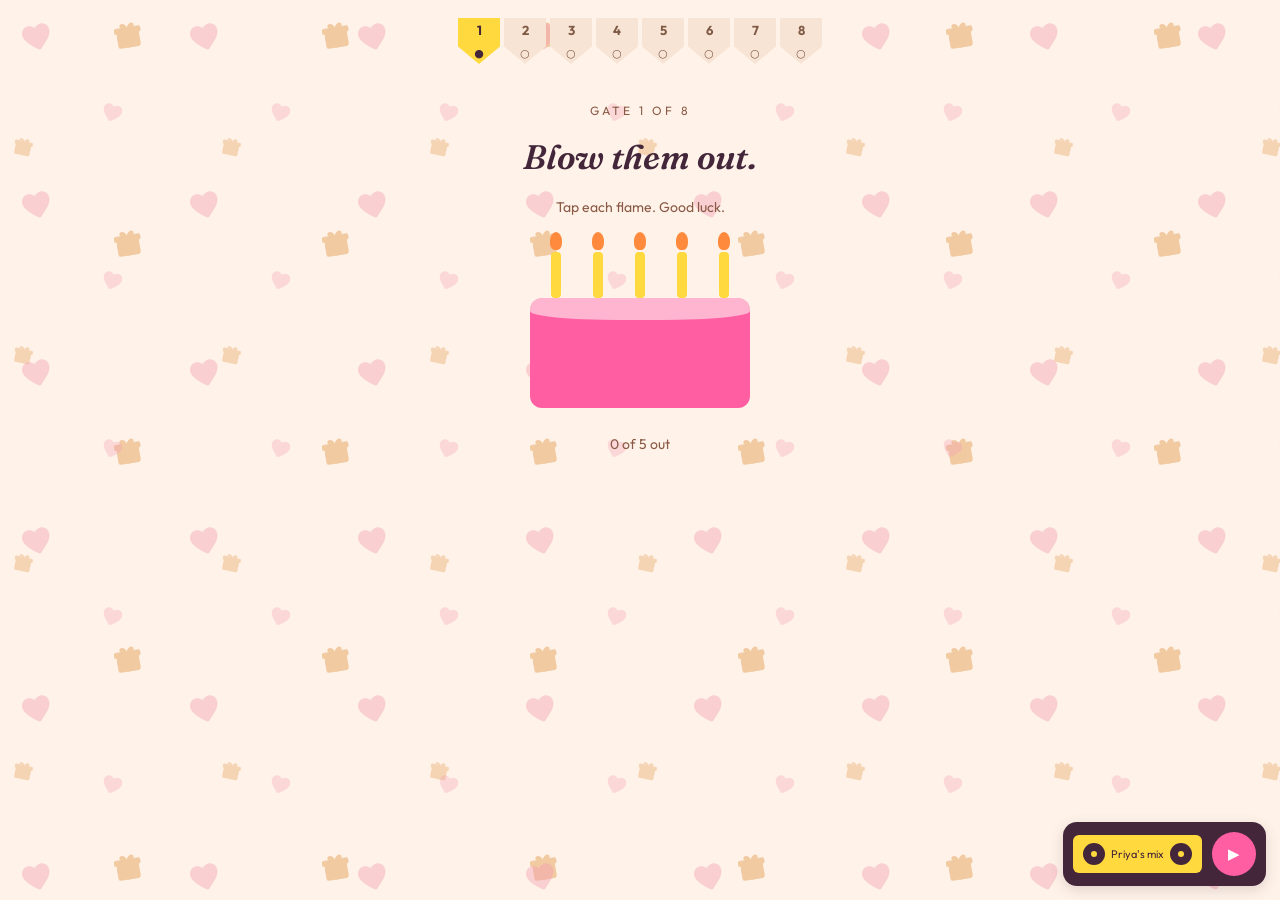
==== game-catch.html @ 453010af "Birthday site: seven gates, warm theme, mobile-ready A static birthday site. Each gate is a game tha" ====
<!doctype html>
<html lang="en">
<head>
<meta charset="utf-8">
<meta name="viewport" content="width=device-width,initial-scale=1">
<title>Gate 4 — Catch</title>
<link href="https://fonts.googleapis.com/css2?family=Fraunces:ital,wght@1,600&family=Outfit:wght@400;600&display=swap" rel="stylesheet">
<link rel="stylesheet" href="assets/style.css">
</head>
<body>
<nav id="flags"></nav>

<main class="wrap">
  <p class="eyebrow"></p>
  <h1 style="font-size:34px">Catch five.</h1>
  <p class="hint">Slide the basket. Arrow keys work too.</p>

  <canvas class="catch-stage" id="stage" width="320" height="380"
          tabindex="0" aria-label="Catch the falling presents"></canvas>
  <p class="hint" id="status" style="margin-top:16px">0 of 5 caught</p>

  <div class="card" id="cleared" hidden>
    <p class="cleared-text"></p>
    <a class="btn" href="#">Next gate</a>
  </div>
</main>

<script src="assets/app.js"></script>
<script>
Prog.guard();
start();

const W = 320, H = 380, NEED = 5;
const FLOOR = H - 34, BASKET_H = 18;
const COLORS = ["#FF5FA2", "#FFD93D", "#6FE3C1", "#7B5BFF"];

const cv = document.getElementById("stage");
const ctx = cv.getContext("2d");
const status = document.getElementById("status");
const calm = matchMedia("(prefers-reduced-motion: reduce)").matches;

// Reduced motion gets the endgame conditions from the very first frame.
let basketW = calm ? 240 : 70;
let speed   = calm ? 1.1 : 2.7;
let basketX = W / 2, caught = 0, missed = 0, over = false, raf = 0, spawn = 0;
let gifts = [];

const clampBasket = () => {
  basketX = Math.max(basketW / 2, Math.min(W - basketW / 2, basketX));
};

/* --- steering --- */
function aimAt(clientX) {
  const r = cv.getBoundingClientRect();
  basketX = (clientX - r.left) * (W / r.width);
  clampBasket();
}
cv.addEventListener("pointermove", e => { e.preventDefault(); aimAt(e.clientX); });
cv.addEventListener("pointerdown", e => { cv.focus(); aimAt(e.clientX); });
addEventListener("keydown", e => {
  if (e.key === "ArrowLeft")  { basketX -= 26; clampBasket(); e.preventDefault(); }
  if (e.key === "ArrowRight") { basketX += 26; clampBasket(); e.preventDefault(); }
});

/* --- the fold: every drop makes the basket harder to miss with --- */
const TAUNTS = [
  "The basket grew. We won't discuss it.",
  "Bigger basket. Slower presents. No comment.",
  "It's basically a net now.",
  "You would have to try to miss.",
  "At this point the basket is the floor."
];

function drop() {
  missed++;
  basketW = Math.min(W, basketW + 30);
  speed = Math.max(0.9, speed * 0.88);
  clampBasket();
  paint(TAUNTS[Math.min(missed, TAUNTS.length) - 1]);
}

function paint(extra) {
  status.textContent = caught + " of " + NEED + " caught" + (extra ? " \u2014 " + extra : "");
}

/* --- draw --- */
function gift(g) {
  ctx.fillStyle = g.col;
  ctx.fillRect(g.x - 13, g.y - 13, 26, 26);
  ctx.fillStyle = "rgba(255,255,255,.75)";
  ctx.fillRect(g.x - 2, g.y - 13, 4, 26);
  ctx.fillRect(g.x - 13, g.y - 2, 26, 4);
}

function frame() {
  ctx.clearRect(0, 0, W, H);

  if (--spawn <= 0) {
    gifts.push({ x: 24 + Math.random() * (W - 48), y: -16, col: COLORS[(Math.random() * 4) | 0] });
    spawn = calm ? 90 : 52;
  }

  gifts = gifts.filter(g => {
    g.y += speed;

    const landed = g.y + 13 >= FLOOR && g.y - 13 <= FLOOR + BASKET_H;
    if (landed) {
      if (Math.abs(g.x - basketX) <= basketW / 2 + 12) {
        caught++;
        paint();
        if (caught >= NEED) win("Five caught. The basket helped. Nobody saw.");
        return false;
      }
    }
    if (g.y - 13 > H) { drop(); return false; }
    return true;
  });

  gifts.forEach(gift);

  // basket
  ctx.fillStyle = "#2B1B44";
  ctx.fillRect(basketX - basketW / 2, FLOOR, basketW, BASKET_H);
  ctx.fillStyle = "#FFD93D";
  ctx.fillRect(basketX - basketW / 2, FLOOR, basketW, 5);

  if (!over) raf = requestAnimationFrame(frame);
}

function win(message) {
  if (over) return;
  over = true;
  cancelAnimationFrame(raf);
  stopMercy();
  paint();
  clearGate(message);
}

paint();
raf = requestAnimationFrame(frame);

const stopMercy = mercy(25, () => win("Presents delivered by hand. Same result."));
</script>
</body>
</html>
---- assets/style.css ----
:root{
  --pink:#FF5FA2; --lemon:#FFD93D; --mint:#6FE3C1; --grape:#7B5BFF;
  --ink:#43263A; --paper:#FFFBF4; --bg:#FFF3E9; --soft:#EFC3A0; --dim:#8A5A46;
  --shadow:0 4px 14px rgba(67,38,58,.16);
}
*{box-sizing:border-box}
html,body{margin:0}
html{-webkit-text-size-adjust:100%;text-size-adjust:100%}
body{
  background:var(--bg);
  /* hearts and gifts on two differently-sized tiles, so the two layers drift
     against each other instead of locking into a visible grid */
  background-image:
    url("data:image/svg+xml,%3Csvg%20xmlns='http://www.w3.org/2000/svg'%20width='168'%20height='168'%20viewBox='0%200%20168%20168'%3E%3Cg%20fill='%23F49CB2'%3E%3Cg%20transform='translate(14,22)%20rotate(-14)%20scale(1.55)'%20opacity='0.42'%3E%3Cpath%20d='M12%2021.2c-.5%200-.9-.2-1.2-.5C7.4%2017.6%203%2014%203%209.9%203%207.2%205.1%205%207.8%205c1.7%200%203.2.8%204.2%202.1C13%205.8%2014.5%205%2016.2%205%2018.9%205%2021%207.2%2021%209.9c0%204.1-4.4%207.7-7.8%2010.8-.3.3-.7.5-1.2.5z'/%3E%3C/g%3E%3Cg%20transform='translate(104,96)%20rotate(17)%20scale(1.05)'%20opacity='0.32'%3E%3Cpath%20d='M12%2021.2c-.5%200-.9-.2-1.2-.5C7.4%2017.6%203%2014%203%209.9%203%207.2%205.1%205%207.8%205c1.7%200%203.2.8%204.2%202.1C13%205.8%2014.5%205%2016.2%205%2018.9%205%2021%207.2%2021%209.9c0%204.1-4.4%207.7-7.8%2010.8-.3.3-.7.5-1.2.5z'/%3E%3C/g%3E%3C/g%3E%3C/svg%3E"),
    url("data:image/svg+xml,%3Csvg%20xmlns='http://www.w3.org/2000/svg'%20width='208'%20height='208'%20viewBox='0%200%20208%20208'%3E%3Cg%20fill='%23E39C52'%3E%3Cg%20transform='translate(24,118)%20rotate(-9)%20scale(1.45)'%20opacity='0.48'%3E%3Crect%20x='4.2'%20y='10.5'%20width='15.6'%20height='10.5'%20rx='1.6'/%3E%3Crect%20x='2.8'%20y='6.9'%20width='18.4'%20height='4.2'%20rx='1.3'/%3E%3Crect%20x='10.7'%20y='6.9'%20width='2.6'%20height='14.1'/%3E%3Cpath%20d='M12%207c-1.1-2.1-2.6-3.1-4-2.6-1.3.5-1.3%202.1%200%202.6.9.3%202.4.3%204%200z'/%3E%3Cpath%20d='M12%207c1.1-2.1%202.6-3.1%204-2.6%201.3.5%201.3%202.1%200%202.6-.9.3-2.4.3-4%200z'/%3E%3C/g%3E%3Cg%20transform='translate(138,22)%20rotate(12)%20scale(1.0)'%20opacity='0.36'%3E%3Crect%20x='4.2'%20y='10.5'%20width='15.6'%20height='10.5'%20rx='1.6'/%3E%3Crect%20x='2.8'%20y='6.9'%20width='18.4'%20height='4.2'%20rx='1.3'/%3E%3Crect%20x='10.7'%20y='6.9'%20width='2.6'%20height='14.1'/%3E%3Cpath%20d='M12%207c-1.1-2.1-2.6-3.1-4-2.6-1.3.5-1.3%202.1%200%202.6.9.3%202.4.3%204%200z'/%3E%3Cpath%20d='M12%207c1.1-2.1%202.6-3.1%204-2.6%201.3.5%201.3%202.1%200%202.6-.9.3-2.4.3-4%200z'/%3E%3C/g%3E%3C/g%3E%3C/svg%3E");
  background-size:168px 168px, 208px 208px;
  background-position:0 0, 84px 110px;
  color:var(--ink);
  font:16px/1.5 "Outfit",system-ui,-apple-system,sans-serif;
  padding:0 max(20px,env(safe-area-inset-left)) calc(160px + env(safe-area-inset-bottom));
  padding-right:max(20px,env(safe-area-inset-right));
  overscroll-behavior:none;
  -webkit-tap-highlight-color:transparent;
}
h1,h2,.serif{font-family:"Fraunces",Georgia,serif;font-style:italic;font-weight:600;margin:0}
.eyebrow{font-size:12px;letter-spacing:3px;color:var(--dim);text-transform:uppercase}
.hint{color:var(--dim);font-size:14px}
.wrap{max-width:520px;margin:0 auto;text-align:center}

/* bunting nav */
#flags{display:flex;flex-wrap:wrap;justify-content:center;gap:4px;padding:18px 0 26px}
#flags a{text-decoration:none}
.flag{
  display:grid;place-items:center;width:min(42px,9vw);height:46px;font-size:11px;color:var(--ink);
  clip-path:polygon(0 0,100% 0,100% 62%,50% 100%,0 62%);background:var(--soft);
}
.flag b{display:block;font-size:13px}
.flag.done{background:var(--mint)}
.flag.here{background:var(--lemon)}
.flag.locked{background:#F8E4D5;color:#7F5A45}

/* generic card + button */
.card{background:var(--paper);border-radius:18px;box-shadow:var(--shadow);padding:22px;margin:18px 0}
.btn{
  display:inline-block;background:var(--pink);color:#fff;border:0;border-radius:999px;
  padding:14px 30px;font:inherit;font-weight:600;text-decoration:none;cursor:pointer;
  min-height:44px;touch-action:manipulation;
}
.btn:active{transform:translateY(1px)}
:focus-visible{outline:3px solid var(--grape);outline-offset:3px}

/* cleared banner */
#cleared{background:var(--grape);color:var(--paper);border-radius:16px;padding:20px;margin-top:24px}
#cleared .btn{background:var(--lemon);color:var(--ink);margin-top:12px}

/* countdown */
.count{display:flex;justify-content:center;gap:10px;margin:34px 0 8px}
.unit{width:66px;padding:10px 0;border-radius:12px;position:relative}
.unit b{display:block;font-size:24px}
.unit span{font-size:12px;color:rgba(43,27,68,.65)}
.unit:nth-child(1){background:var(--lemon)} .unit:nth-child(2){background:var(--mint)}
.unit:nth-child(3){background:var(--pink)}  .unit:nth-child(4){background:var(--grape);color:#fff}
.unit:nth-child(4) span{color:rgba(255,255,255,.75)}
.unit::before{content:"";position:absolute;top:-14px;left:50%;translate:-50% 0;
  width:9px;height:14px;background:#FF8A3D;border-radius:50% 50% 40% 40%;animation:flick 1.1s infinite alternate}
@keyframes flick{to{transform:scaleY(.75) rotate(4deg)}}

/* gate 1 candles */
.cake{position:relative;width:220px;height:110px;margin:80px auto 0;background:var(--pink);border-radius:12px}
.cake::before{content:"";position:absolute;inset:0 0 auto;height:22px;background:var(--paper);opacity:.55;border-radius:12px 12px 40% 40%}
.candle{position:absolute;bottom:100%;width:10px;height:46px;background:var(--lemon);border-radius:4px;border:0;padding:0;cursor:pointer}
.candle::before{content:"";position:absolute;inset:-12px -16px -10px;border-radius:8px}
.candle::after{content:"";position:absolute;top:-20px;left:50%;translate:-50% 0;width:12px;height:18px;
  background:#FF8A3D;border-radius:50% 50% 40% 40%;transition:opacity .2s;animation:flick 1s infinite alternate}
.candle.out::after{opacity:0}
.candle.relit{animation:pop .4s}
@keyframes pop{50%{transform:scale(1.3)}}

/* gate 2 balloons */
.sky{position:relative;height:340px;margin-top:20px}
.balloon{position:absolute;width:52px;height:64px;border-radius:50% 50% 46% 46%;border:0;cursor:pointer;
  color:#fff;font-weight:700;font-size:20px;transition:left .35s,top .35s,transform .2s;animation:bob 3s infinite alternate}
@keyframes bob{to{translate:0 -8px}}
.balloon.gone{transform:scale(0);pointer-events:none}
.spelled{font-size:26px;letter-spacing:8px;font-weight:700;margin-top:6px;min-height:34px}

/* gate 3 scratch */
.gift{position:relative;width:min(320px,80vw);aspect-ratio:1;margin:20px auto;border-radius:14px;overflow:hidden;box-shadow:var(--shadow);background:var(--soft)}
.gift img{width:100%;height:100%;object-fit:cover;display:block}
.gift canvas{position:absolute;inset:0;width:100%;height:100%;touch-action:none;cursor:grab}

/* gate 4 quiz */
.answers{position:relative;height:300px;margin-top:20px}
.ans{position:absolute;border:0;border-radius:16px;font:inherit;font-weight:600;cursor:pointer;
  background:var(--soft);color:var(--dim);transition:all .3s ease}
.ans.right{background:var(--pink);color:#fff;left:50%;translate:-50% 0;top:0}

/* the mercy button every new game offers if she stalls */
.give-up{
  display:block;margin:14px auto 0;background:none;border:0;color:var(--dim);
  font:inherit;font-size:13px;text-decoration:underline;cursor:pointer;
}

/* memory match */
.memory-grid{display:grid;grid-template-columns:repeat(4,1fr);gap:10px;max-width:340px;margin:22px auto 0}
.card-tile{
  aspect-ratio:3/4;border:0;border-radius:12px;background:var(--grape);cursor:pointer;
  display:grid;place-items:center;font-size:clamp(22px,7vw,30px);padding:0;
  box-shadow:var(--shadow);transition:background .2s,transform .2s;
}
.card-tile .face{opacity:0;transition:opacity .15s}
.card-tile.up{background:var(--paper)}
.card-tile.up .face{opacity:1}
.card-tile.done{background:var(--mint)}
.card-tile:disabled{cursor:default}

/* catch the presents */
.catch-stage{
  display:block;width:min(320px,86vw,58vh);height:auto;aspect-ratio:320/380;margin:20px auto 0;
  background:var(--paper);border-radius:16px;box-shadow:var(--shadow);touch-action:none;cursor:none;
}

/* the lock */
.pin-dots{display:flex;justify-content:center;gap:14px;margin:26px 0 18px;min-height:20px}
.pin-dots.wrong{animation:shake .4s}
.dot{width:16px;height:16px;border-radius:50%;background:var(--soft);transition:background .15s}
.dot.filled{background:var(--pink)}
@keyframes shake{20%{translate:-9px 0}45%{translate:8px 0}70%{translate:-5px 0}}
.keypad{display:grid;grid-template-columns:repeat(3,1fr);gap:10px;max-width:270px;margin:0 auto}
.key{
  aspect-ratio:1.5;border:0;border-radius:14px;background:var(--paper);color:var(--ink);
  font:inherit;font-size:22px;font-weight:600;cursor:pointer;box-shadow:var(--shadow);
}
.key-alt{background:var(--soft);color:var(--dim);font-size:18px}
.key:active{transform:translateY(1px)}
.key,.card-tile,.balloon,.ans,.candle,.tape-btn{touch-action:manipulation}
.key:disabled{opacity:.5;cursor:default}

/* wall */
.grid{display:grid;grid-template-columns:repeat(auto-fill,minmax(150px,1fr));gap:14px}
.polaroid{background:#fff;padding:10px 10px 0;border-radius:4px;box-shadow:var(--shadow)}
.polaroid img{width:100%;aspect-ratio:1;object-fit:cover;display:block;background:var(--soft)}
.polaroid figcaption{font-family:"Fraunces",Georgia,serif;font-style:italic;font-size:13px;padding:10px 2px}
.polaroid:nth-child(odd){rotate:-2deg} .polaroid:nth-child(even){rotate:1.5deg}
.notes{display:grid;grid-template-columns:repeat(auto-fill,minmax(150px,1fr));gap:16px;margin-top:14px}
.note{padding:16px;min-height:150px;box-shadow:var(--shadow);font-family:"Fraunces",Georgia,serif;font-size:15px;text-align:left}
.note b{display:block;margin-top:12px;font-size:12px;font-family:"Outfit",sans-serif;opacity:.6}
.note:nth-child(4n+1){background:var(--lemon);rotate:-2deg}
.note:nth-child(4n+2){background:var(--mint);rotate:1.5deg}
.note:nth-child(4n+3){background:var(--pink);rotate:-1deg;color:#fff}
.note:nth-child(4n+4){background:var(--grape);rotate:2deg;color:#fff}

/* cassette */
.cassette{position:fixed;display:flex;align-items:center;gap:10px;
  right:calc(14px + env(safe-area-inset-right));
  bottom:calc(14px + env(safe-area-inset-bottom));
  background:var(--ink);border-radius:14px;padding:10px;box-shadow:var(--shadow);z-index:5}
.tape{display:flex;align-items:center;gap:6px;background:var(--lemon);border-radius:6px;padding:8px 10px}
.tape-label{font-size:11px;color:var(--ink);max-width:80px;overflow:hidden;white-space:nowrap}
.reel{width:22px;height:22px;border-radius:50%;background:var(--ink);position:relative}
.reel::after{content:"";position:absolute;inset:8px;border-radius:50%;background:var(--lemon)}
.cassette.playing .reel{animation:spin 1.6s linear infinite}
@keyframes spin{to{rotate:360deg}}
.tape-btn{width:44px;height:44px;border:0;border-radius:50%;background:var(--pink);color:#fff;font-size:15px;cursor:pointer}

.confetti{position:fixed;inset:0;pointer-events:none;z-index:9}

/* phones: the tape deck collapses to just its button, so it stops covering the
   game underneath it. The play/pause glyph still carries the state. */
@media (max-width:480px),(max-height:480px){
  .cassette{background:none;box-shadow:none;padding:0;gap:0}
  .cassette .tape{display:none}
  .tape-btn{box-shadow:var(--shadow)}
  .memory-grid{gap:8px}
  .keypad{gap:8px}
}

/* landscape phones are very short - give the tall game stages room to breathe */
@media (max-height:480px) and (orientation:landscape){
  body{padding-bottom:110px}
  .sky{height:min(340px,74vh)}
  .answers{height:min(300px,70vh)}
  .cake{margin-top:60px}
}

@media (prefers-reduced-motion:reduce){*{animation:none!important;transition:none!important}}
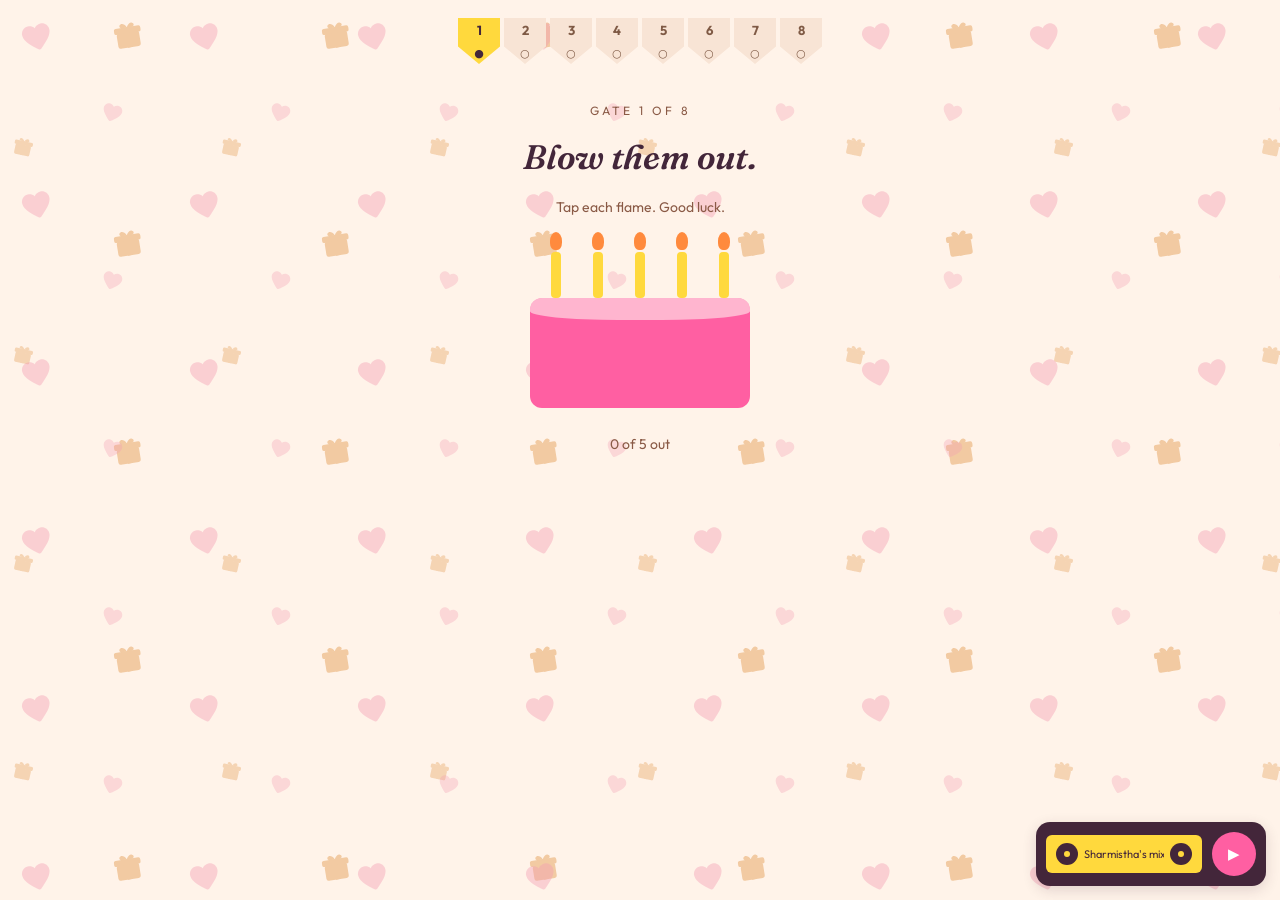
==== commit 224edd23: "Make the candles and the memory game actually hard The candles could be beaten in five taps regardle" ====
--- a/game-catch.html
+++ b/game-catch.html
@@ -108,6 +108,7 @@
       if (Math.abs(g.x - basketX) <= basketW / 2 + 12) {
         caught++;
         paint();
+        guide.bump();
         if (caught >= NEED) win("Five caught. The basket helped. Nobody saw.");
         return false;
       }
@@ -131,7 +132,7 @@
   if (over) return;
   over = true;
   cancelAnimationFrame(raf);
-  stopMercy();
+  guide.stop();
   paint();
   clearGate(message);
 }
@@ -139,7 +140,7 @@
 paint();
 raf = requestAnimationFrame(frame);
 
-const stopMercy = mercy(25, () => win("Presents delivered by hand. Same result."));
+const guide = mercy(40, () => win("Presents delivered by hand. Same result."));
 </script>
 </body>
 </html>
--- a/assets/style.css
+++ b/assets/style.css
@@ -47,6 +47,8 @@
   min-height:44px;touch-action:manipulation;
 }
 .btn:active{transform:translateY(1px)}
+.btn.locked{background:var(--soft);color:var(--dim);cursor:default;pointer-events:none}
+.btn.locked:active{transform:none}
 :focus-visible{outline:3px solid var(--grape);outline-offset:3px}
 
 /* cleared banner */
@@ -82,7 +84,7 @@
   color:#fff;font-weight:700;font-size:20px;transition:left .35s,top .35s,transform .2s;animation:bob 3s infinite alternate}
 @keyframes bob{to{translate:0 -8px}}
 .balloon.gone{transform:scale(0);pointer-events:none}
-.spelled{font-size:26px;letter-spacing:8px;font-weight:700;margin-top:6px;min-height:34px}
+.spelled{font-size:clamp(17px,5.6vw,26px);letter-spacing:clamp(2px,1.5vw,8px);font-weight:700;margin-top:6px;min-height:34px}
 
 /* gate 3 scratch */
 .gift{position:relative;width:min(320px,80vw);aspect-ratio:1;margin:20px auto;border-radius:14px;overflow:hidden;box-shadow:var(--shadow);background:var(--soft)}
@@ -150,6 +152,13 @@
 .note:nth-child(4n+3){background:var(--pink);rotate:-1deg;color:#fff}
 .note:nth-child(4n+4){background:var(--grape);rotate:2deg;color:#fff}
 
+/* preview banner - only ever seen while ?preview is on */
+.preview-flag{
+  margin:0 -20px 6px;padding:9px 14px;background:var(--ink);color:var(--paper);
+  font-size:12px;text-align:center;line-height:1.4;
+}
+.preview-flag a{color:var(--lemon);font-weight:600}
+
 /* cassette */
 .cassette{position:fixed;display:flex;align-items:center;gap:10px;
   right:calc(14px + env(safe-area-inset-right));
@@ -178,7 +187,6 @@
 /* landscape phones are very short - give the tall game stages room to breathe */
 @media (max-height:480px) and (orientation:landscape){
   body{padding-bottom:110px}
-  .sky{height:min(340px,74vh)}
   .answers{height:min(300px,70vh)}
   .cake{margin-top:60px}
 }
